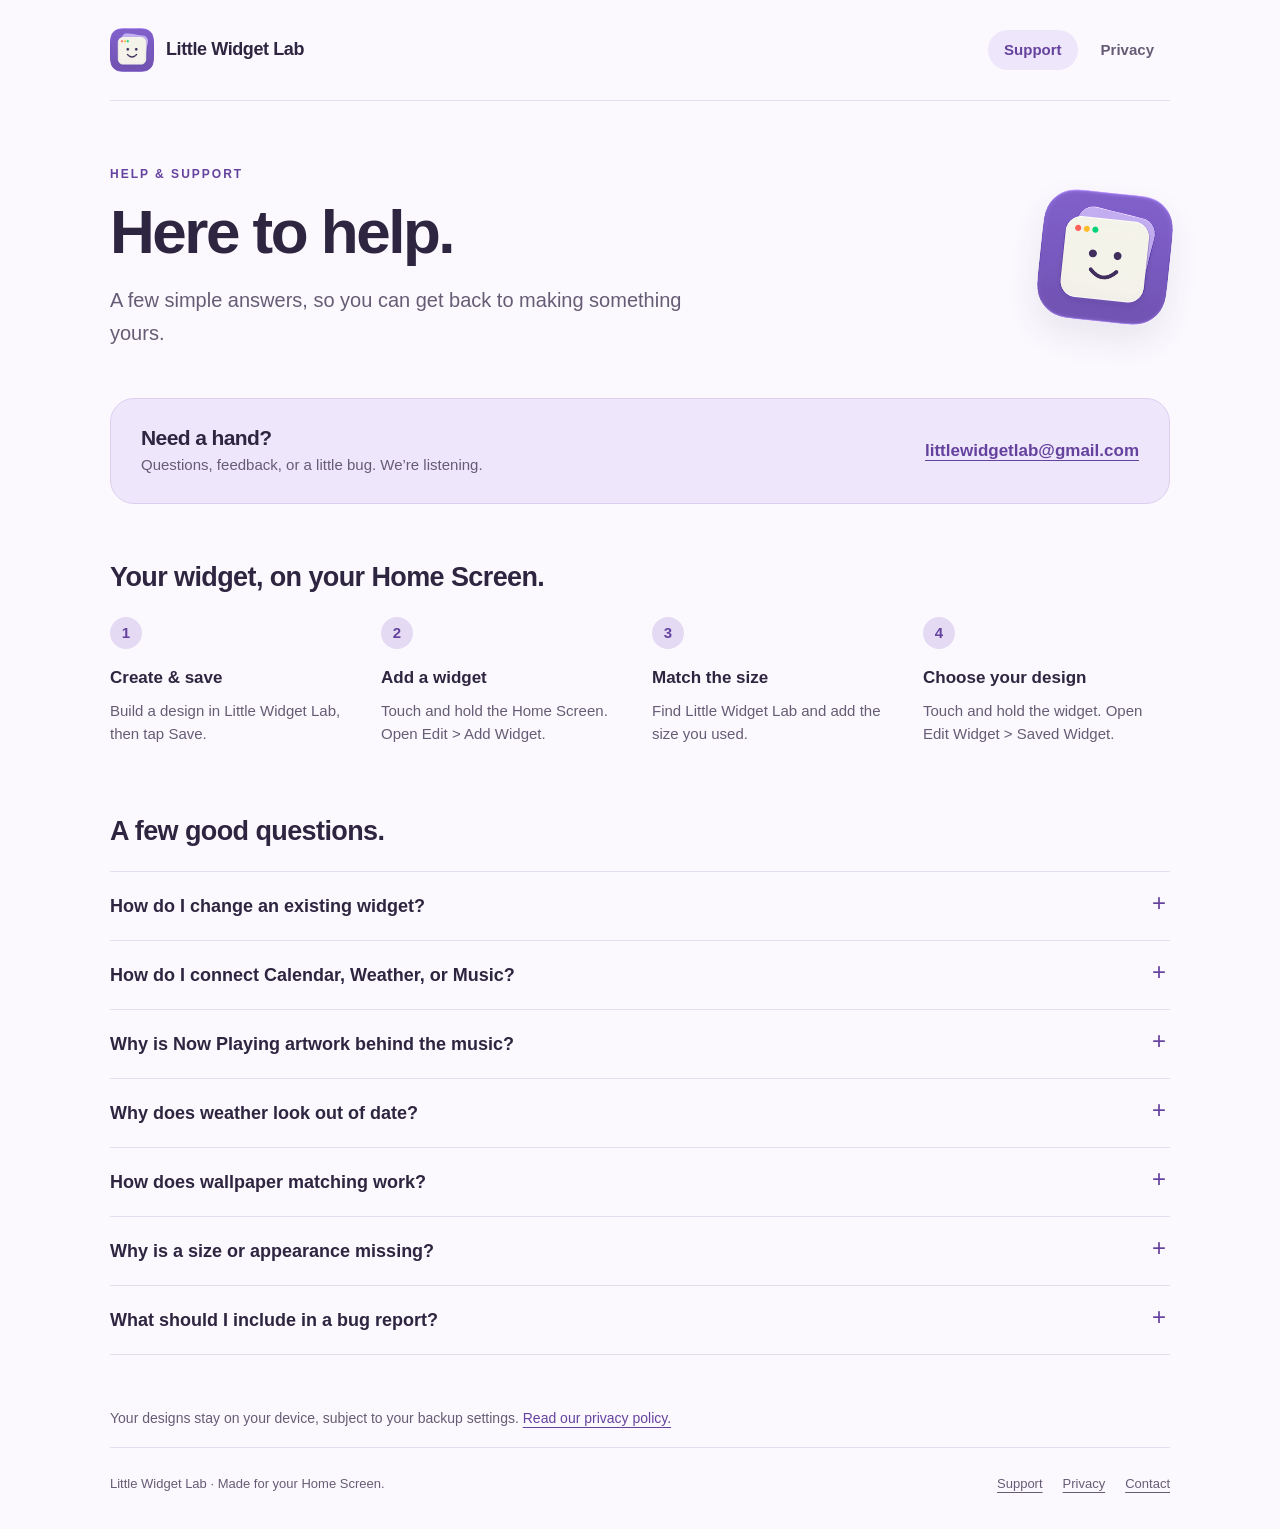
==== support.html @ f12bfef2 "Publish Little Widget Lab privacy policy and support" ====
<!doctype html>
<html lang="en"><head><meta charset="utf-8"><meta name="viewport" content="width=device-width,initial-scale=1"><meta name="description" content="Help with creating, adding, and updating Little Widget Lab widgets. Contact littlewidgetlab@gmail.com."><meta name="theme-color" content="#7254b5"><title>Support · Little Widget Lab</title><link rel="canonical" href="https://antonio-gor.github.io/little-widget-lab-privacy/support.html"><link rel="icon" href="assets/little-widget-lab.png"><link rel="stylesheet" href="assets/site.css"></head>
<body><a class="skip" href="#main">Skip to content</a><header><a class="brand" href="support.html"><img src="assets/little-widget-lab.png" alt="" width="44" height="44"><span>Little Widget Lab</span></a><nav aria-label="Main"><a href="support.html" aria-current="page">Support</a><a href="./">Privacy</a></nav></header><main id="main"><section class="hero"><div><p class="eyebrow">Help & support</p><h1>Here to help.</h1><p class="intro">A few simple answers, so you can get back to making something yours.</p></div><img class="hero-art" src="assets/little-widget-lab.png" alt="Little Widget Lab smiling widget" width="130" height="130"></section>
<section class="contact" aria-labelledby="contact-title"><div><h2 id="contact-title">Need a hand?</h2><p>Questions, feedback, or a little bug. We’re listening.</p></div><a href="mailto:littlewidgetlab@gmail.com">littlewidgetlab@gmail.com</a></section>
<section class="section" aria-labelledby="setup"><h2 id="setup">Your widget, on your Home Screen.</h2><ol class="steps"><li><strong>Create & save</strong><p>Build a design in Little Widget Lab, then tap Save.</p></li><li><strong>Add a widget</strong><p>Touch and hold the Home Screen. Open Edit > Add Widget.</p></li><li><strong>Match the size</strong><p>Find Little Widget Lab and add the size you used.</p></li><li><strong>Choose your design</strong><p>Touch and hold the widget. Open Edit Widget > Saved Widget.</p></li></ol></section>
<section class="section" aria-labelledby="questions"><h2 id="questions">A few good questions.</h2><details><summary>How do I change an existing widget?</summary><p>Tap the design in My Widgets, edit it, and save. Touch and hold a library design to rename, duplicate, or delete it. You can restore deleted designs in Settings &gt; Deleted Widgets until they are permanently deleted.</p></details><details><summary>How do I connect Calendar, Weather, or Music?</summary><p>Open the component in the editor. Choose your calendars, a city or Current Location, or a Music source. Optional access can be changed in iOS or iPadOS Settings. You can create widgets without connecting personal sources.</p></details><details><summary>Why is Now Playing artwork behind the music?</summary><p>Now Playing follows Apple Music, not every audio app. Open Little Widget Lab or tap Refresh Now Playing in its component editor. Player actions also request an update. iOS controls Home Screen refresh timing, so artwork may lag while the app is suspended.</p></details><details><summary>Why does weather look out of date?</summary><p>Check your connection and the selected location, then refresh Weather in the component editor. For Current Location, check Location Services access for Little Widget Lab, including widget access where offered. iOS schedules background refresh and may delay updates.</p></details><details><summary>How does wallpaper matching work?</summary><p>Choose Wallpaper as the widget background, then select a Home Screen screenshot and align its crop. Select a new screenshot if you change the wallpaper or widget position. It uses your selected image, not live transparency.</p></details><details><summary>Why is a size or appearance missing?</summary><p>Widget sizes and system appearances vary by device and OS. Little Widget Lab supports iOS 18 and iPadOS 18 or later. Newer appearances and larger sizes are available only on supported devices. Clear and Tinted are chosen in your Home Screen settings.</p></details><details><summary>What should I include in a bug report?</summary><p>Email your device, OS version, app version, and the steps that led to the issue. A screenshot or screen recording helps. Please remove private calendar events, precise locations, and account details. Beta testers can also send feedback through TestFlight.</p></details></section><p class="small-note">Your designs stay on your device, subject to your backup settings. <a href="./">Read our privacy policy.</a></p></main><footer><span>Little Widget Lab · Made for your Home Screen.</span><div class="footer-links"><a href="support.html">Support</a><a href="./">Privacy</a><a href="mailto:littlewidgetlab@gmail.com">Contact</a></div></footer></body></html>
---- assets/site.css ----
:root{color-scheme:light;--ink:#2e2540;--muted:#665c75;--iris:#65429e;--line:#e4ddec;--paper:#fbf9fe;--white:#fff;--lilac:#eee6fb}
*{box-sizing:border-box}html{scroll-behavior:smooth;scroll-padding-top:30px}body{margin:0;background:var(--paper);color:var(--ink);font-family:-apple-system,BlinkMacSystemFont,"Segoe UI",sans-serif;font-size:17px;line-height:1.65;-webkit-font-smoothing:antialiased}a{color:var(--iris);text-underline-offset:4px}a:hover{text-decoration-thickness:2px}a:focus-visible,summary:focus-visible{outline:3px solid #8362bd;outline-offset:5px;border-radius:5px}header,main,footer{width:min(1060px,calc(100% - 64px));margin-inline:auto}header{display:flex;justify-content:space-between;align-items:center;gap:20px;padding:28px 0;border-bottom:1px solid var(--line)}.brand{display:flex;align-items:center;gap:12px;color:var(--ink);font-size:18px;font-weight:650;letter-spacing:-.4px;text-decoration:none}.brand img{width:44px;height:44px;border-radius:12px}nav{display:flex;gap:7px}nav a{padding:8px 16px;border-radius:99px;text-decoration:none;color:var(--muted);font-size:15px;font-weight:550}nav a[aria-current=page]{background:var(--lilac);color:var(--iris)}.hero{display:grid;grid-template-columns:1fr auto;align-items:center;gap:40px;padding:64px 0 48px}.eyebrow{text-transform:uppercase;letter-spacing:2px;font-size:12px;font-weight:700;color:var(--iris);margin:0 0 13px}h1{font-size:clamp(38px,6vw,62px);line-height:1.1;letter-spacing:-2.5px;margin:0 0 18px;font-weight:700}.intro{color:var(--muted);font-size:20px;max-width:580px;margin:0}.hero-art{width:130px;height:130px;border-radius:32px;transform:rotate(6deg);box-shadow:0 16px 32px #40305e18}.contact{background:var(--lilac);border:1px solid #ddd0ef;border-radius:24px;display:flex;justify-content:space-between;align-items:center;gap:24px;padding:25px 30px;margin-bottom:56px}.contact h2{font-size:21px;margin:0 0 2px}.contact p{margin:0;color:var(--muted);font-size:15px}.contact a{font-weight:600;white-space:nowrap}.section{margin-bottom:52px}h2{font-size:27px;letter-spacing:-.6px;line-height:1.3;margin:0 0 22px}h3{font-size:20px;letter-spacing:-.3px;margin:30px 0 8px}p{margin:0 0 16px}.steps{display:grid;grid-template-columns:repeat(4,1fr);gap:24px;list-style:none;padding:0;margin:0;counter-reset:step}.steps li{counter-increment:step}.steps li:before{content:counter(step);display:grid;place-items:center;width:32px;height:32px;border-radius:50%;background:#e4daf3;color:var(--iris);font-size:15px;font-weight:700;margin-bottom:15px}.steps strong{display:block;font-size:17px;margin-bottom:7px}.steps p{font-size:15px;line-height:1.55;color:var(--muted)}details{border-top:1px solid var(--line)}details:last-child{border-bottom:1px solid var(--line)}summary{cursor:pointer;list-style:none;position:relative;padding:21px 36px 21px 0;font-size:18px;font-weight:580;line-height:1.45}summary::-webkit-details-marker{display:none}summary:after{content:'+';position:absolute;right:4px;font-size:24px;font-weight:400;color:var(--iris);top:14px}details[open] summary:after{content:'−'}details p,details ul{color:var(--muted);max-width:780px;margin:0 35px 20px 0;font-size:16px}.small-note{font-size:14px;color:var(--muted)}.policy-layout{display:grid;grid-template-columns:190px 1fr;gap:55px;padding-bottom:50px}.policy-nav{font-size:14px;align-self:start;position:sticky;top:26px}.policy-nav a{display:block;text-decoration:none;color:var(--muted);padding:6px 0}.policy-body h2{font-size:24px;margin-top:36px;margin-bottom:12px}.policy-body h2:first-child{margin-top:0}.policy-body p{color:#554b63;font-size:16px}.privacy-summary{background:var(--white);border:1px solid var(--line);border-radius:22px;padding:24px 28px;margin-bottom:40px}.privacy-summary p{margin:0;font-size:17px}.privacy-summary strong{color:var(--iris)}.policy-date{font-size:14px;color:var(--muted);margin-top:20px}footer{display:flex;justify-content:space-between;gap:24px;align-items:center;border-top:1px solid var(--line);padding:25px 0 35px;font-size:13px;color:var(--muted)}footer a{color:var(--muted)}.footer-links{display:flex;gap:20px}@media(max-width:700px){header,main,footer{width:calc(100% - 40px)}header{padding:20px 0}.brand{font-size:16px;gap:9px}.brand img{width:35px;height:35px;border-radius:10px}nav{gap:0}nav a{padding:8px 10px;font-size:14px}.hero{gap:20px;padding:42px 0 32px}.hero-art{width:80px;height:80px;border-radius:20px}h1{letter-spacing:-1.8px}.intro{font-size:18px}.contact{display:block;padding:23px;margin-bottom:40px}.contact a{display:inline-block;margin-top:12px;font-size:16px}.steps{grid-template-columns:repeat(2,1fr);gap:24px}.section{margin-bottom:40px}.policy-layout{display:block}.policy-nav{position:static;display:flex;gap:6px 18px;flex-wrap:wrap;border-bottom:1px solid var(--line);padding-bottom:20px;margin-bottom:30px}.privacy-summary{padding:22px}footer{align-items:start;flex-direction:column;gap:10px}.policy-date{margin-top:16px}}@media(max-width:380px){.brand span{max-width:100px;line-height:1.2}.hero-art{display:none}.hero{grid-template-columns:1fr}.contact a{font-size:14px}.steps{grid-template-columns:1fr}}@media(prefers-reduced-motion:reduce){html{scroll-behavior:auto}}

.skip{position:absolute;left:-9999px}.skip:focus{left:16px;top:12px;padding:10px;background:white;z-index:10}
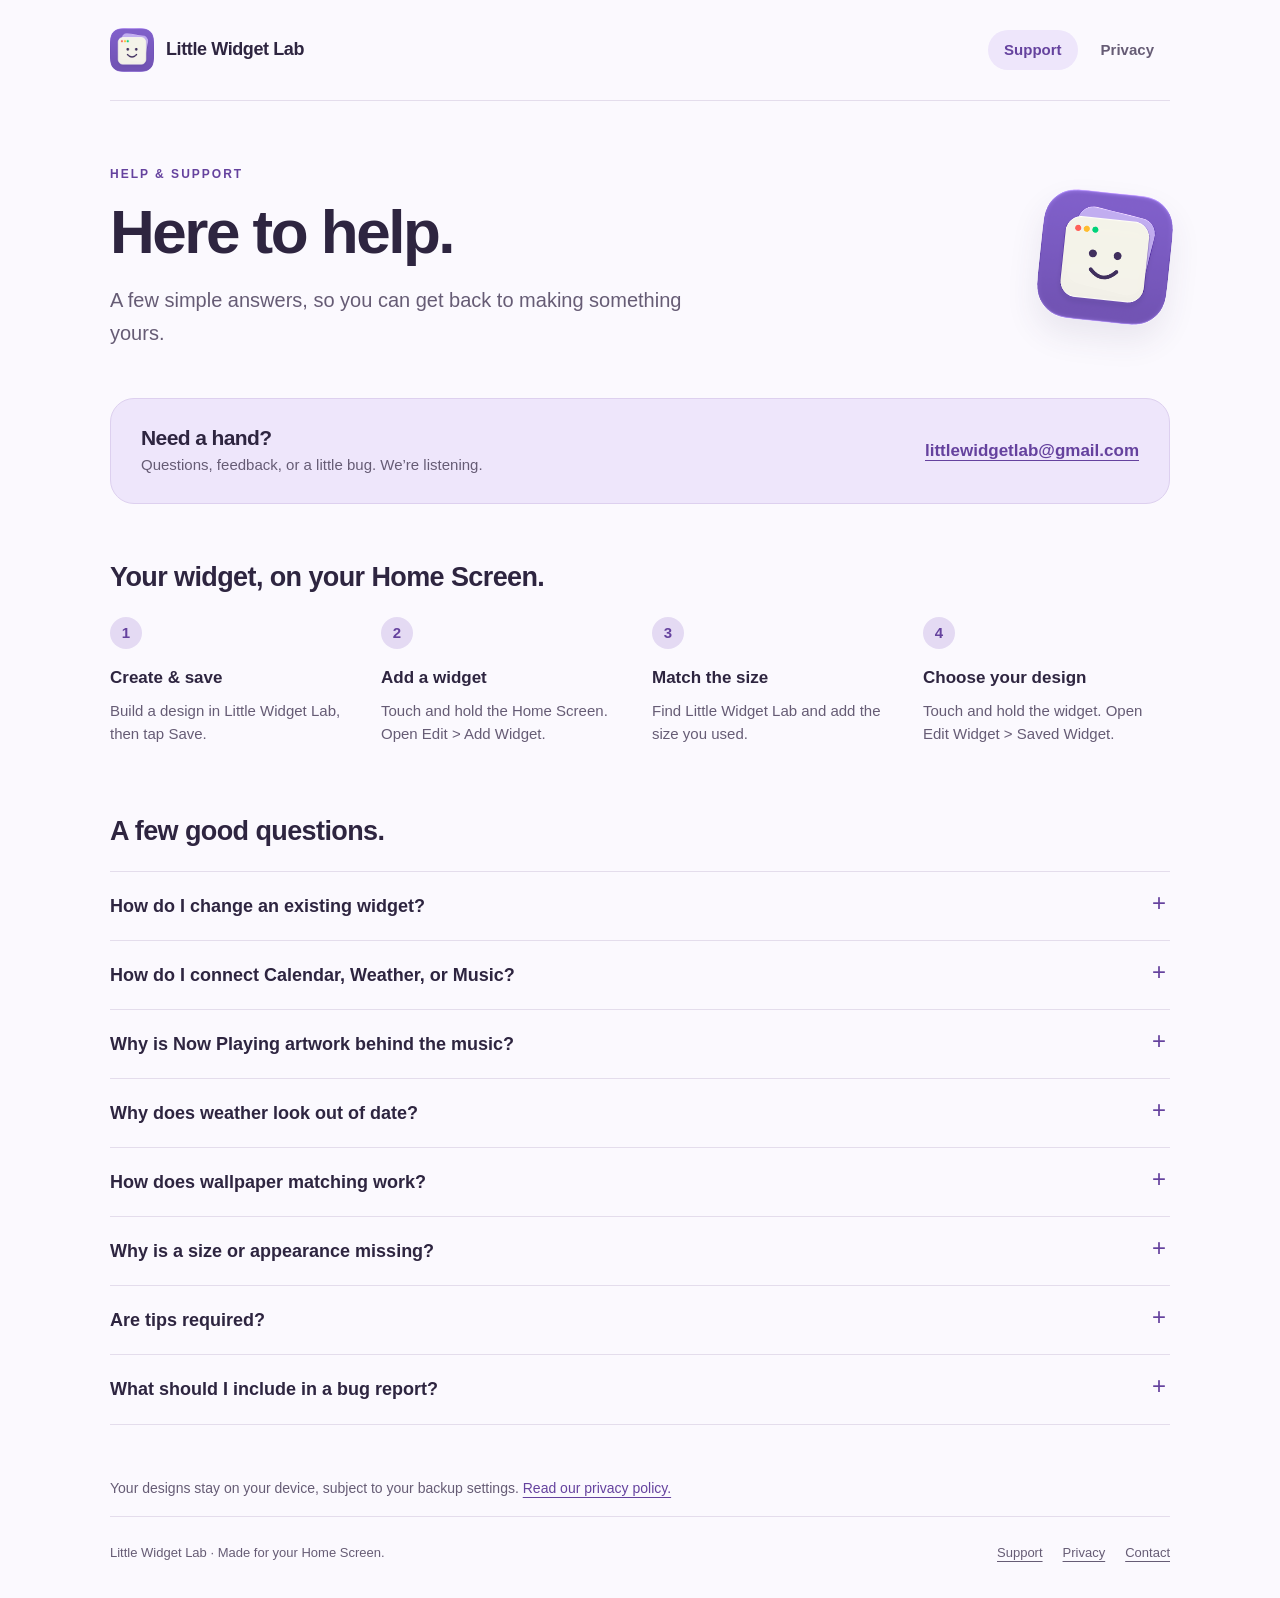
==== commit 553bede2: "Explain optional Apple-processed tips" ====
--- a/support.html
+++ b/support.html
@@ -3,4 +3,4 @@
 <body><a class="skip" href="#main">Skip to content</a><header><a class="brand" href="support.html"><img src="assets/little-widget-lab.png" alt="" width="44" height="44"><span>Little Widget Lab</span></a><nav aria-label="Main"><a href="support.html" aria-current="page">Support</a><a href="./">Privacy</a></nav></header><main id="main"><section class="hero"><div><p class="eyebrow">Help & support</p><h1>Here to help.</h1><p class="intro">A few simple answers, so you can get back to making something yours.</p></div><img class="hero-art" src="assets/little-widget-lab.png" alt="Little Widget Lab smiling widget" width="130" height="130"></section>
 <section class="contact" aria-labelledby="contact-title"><div><h2 id="contact-title">Need a hand?</h2><p>Questions, feedback, or a little bug. We’re listening.</p></div><a href="mailto:littlewidgetlab@gmail.com">littlewidgetlab@gmail.com</a></section>
 <section class="section" aria-labelledby="setup"><h2 id="setup">Your widget, on your Home Screen.</h2><ol class="steps"><li><strong>Create & save</strong><p>Build a design in Little Widget Lab, then tap Save.</p></li><li><strong>Add a widget</strong><p>Touch and hold the Home Screen. Open Edit > Add Widget.</p></li><li><strong>Match the size</strong><p>Find Little Widget Lab and add the size you used.</p></li><li><strong>Choose your design</strong><p>Touch and hold the widget. Open Edit Widget > Saved Widget.</p></li></ol></section>
-<section class="section" aria-labelledby="questions"><h2 id="questions">A few good questions.</h2><details><summary>How do I change an existing widget?</summary><p>Tap the design in My Widgets, edit it, and save. Touch and hold a library design to rename, duplicate, or delete it. You can restore deleted designs in Settings &gt; Deleted Widgets until they are permanently deleted.</p></details><details><summary>How do I connect Calendar, Weather, or Music?</summary><p>Open the component in the editor. Choose your calendars, a city or Current Location, or a Music source. Optional access can be changed in iOS or iPadOS Settings. You can create widgets without connecting personal sources.</p></details><details><summary>Why is Now Playing artwork behind the music?</summary><p>Now Playing follows Apple Music, not every audio app. Open Little Widget Lab or tap Refresh Now Playing in its component editor. Player actions also request an update. iOS controls Home Screen refresh timing, so artwork may lag while the app is suspended.</p></details><details><summary>Why does weather look out of date?</summary><p>Check your connection and the selected location, then refresh Weather in the component editor. For Current Location, check Location Services access for Little Widget Lab, including widget access where offered. iOS schedules background refresh and may delay updates.</p></details><details><summary>How does wallpaper matching work?</summary><p>Choose Wallpaper as the widget background, then select a Home Screen screenshot and align its crop. Select a new screenshot if you change the wallpaper or widget position. It uses your selected image, not live transparency.</p></details><details><summary>Why is a size or appearance missing?</summary><p>Widget sizes and system appearances vary by device and OS. Little Widget Lab supports iOS 18 and iPadOS 18 or later. Newer appearances and larger sizes are available only on supported devices. Clear and Tinted are chosen in your Home Screen settings.</p></details><details><summary>What should I include in a bug report?</summary><p>Email your device, OS version, app version, and the steps that led to the issue. A screenshot or screen recording helps. Please remove private calendar events, precise locations, and account details. Beta testers can also send feedback through TestFlight.</p></details></section><p class="small-note">Your designs stay on your device, subject to your backup settings. <a href="./">Read our privacy policy.</a></p></main><footer><span>Little Widget Lab · Made for your Home Screen.</span><div class="footer-links"><a href="support.html">Support</a><a href="./">Privacy</a><a href="mailto:littlewidgetlab@gmail.com">Contact</a></div></footer></body></html>+<section class="section" aria-labelledby="questions"><h2 id="questions">A few good questions.</h2><details><summary>How do I change an existing widget?</summary><p>Tap the design in My Widgets, edit it, and save. Touch and hold a library design to rename, duplicate, or delete it. You can restore deleted designs in Settings &gt; Deleted Widgets until they are permanently deleted.</p></details><details><summary>How do I connect Calendar, Weather, or Music?</summary><p>Open the component in the editor. Choose your calendars, a city or Current Location, or a Music source. Optional access can be changed in iOS or iPadOS Settings. You can create widgets without connecting personal sources.</p></details><details><summary>Why is Now Playing artwork behind the music?</summary><p>Now Playing follows Apple Music, not every audio app. Open Little Widget Lab or tap Refresh Now Playing in its component editor. Player actions also request an update. iOS controls Home Screen refresh timing, so artwork may lag while the app is suspended.</p></details><details><summary>Why does weather look out of date?</summary><p>Check your connection and the selected location, then refresh Weather in the component editor. For Current Location, check Location Services access for Little Widget Lab, including widget access where offered. iOS schedules background refresh and may delay updates.</p></details><details><summary>How does wallpaper matching work?</summary><p>Choose Wallpaper as the widget background, then select a Home Screen screenshot and align its crop. Select a new screenshot if you change the wallpaper or widget position. It uses your selected image, not live transparency.</p></details><details><summary>Why is a size or appearance missing?</summary><p>Widget sizes and system appearances vary by device and OS. Little Widget Lab supports iOS 18 and iPadOS 18 or later. Newer appearances and larger sizes are available only on supported devices. Clear and Tinted are chosen in your Home Screen settings.</p></details><details><summary>Are tips required?</summary><p>No. Every feature is free. Optional tips in Settings &gt; Leave a Tip support the app and are processed by Apple. They do not unlock features or provide game benefits.</p></details><details><summary>What should I include in a bug report?</summary><p>Email your device, OS version, app version, and the steps that led to the issue. A screenshot or screen recording helps. Please remove private calendar events, precise locations, and account details. Beta testers can also send feedback through TestFlight.</p></details></section><p class="small-note">Your designs stay on your device, subject to your backup settings. <a href="./">Read our privacy policy.</a></p></main><footer><span>Little Widget Lab · Made for your Home Screen.</span><div class="footer-links"><a href="support.html">Support</a><a href="./">Privacy</a><a href="mailto:littlewidgetlab@gmail.com">Contact</a></div></footer></body></html>
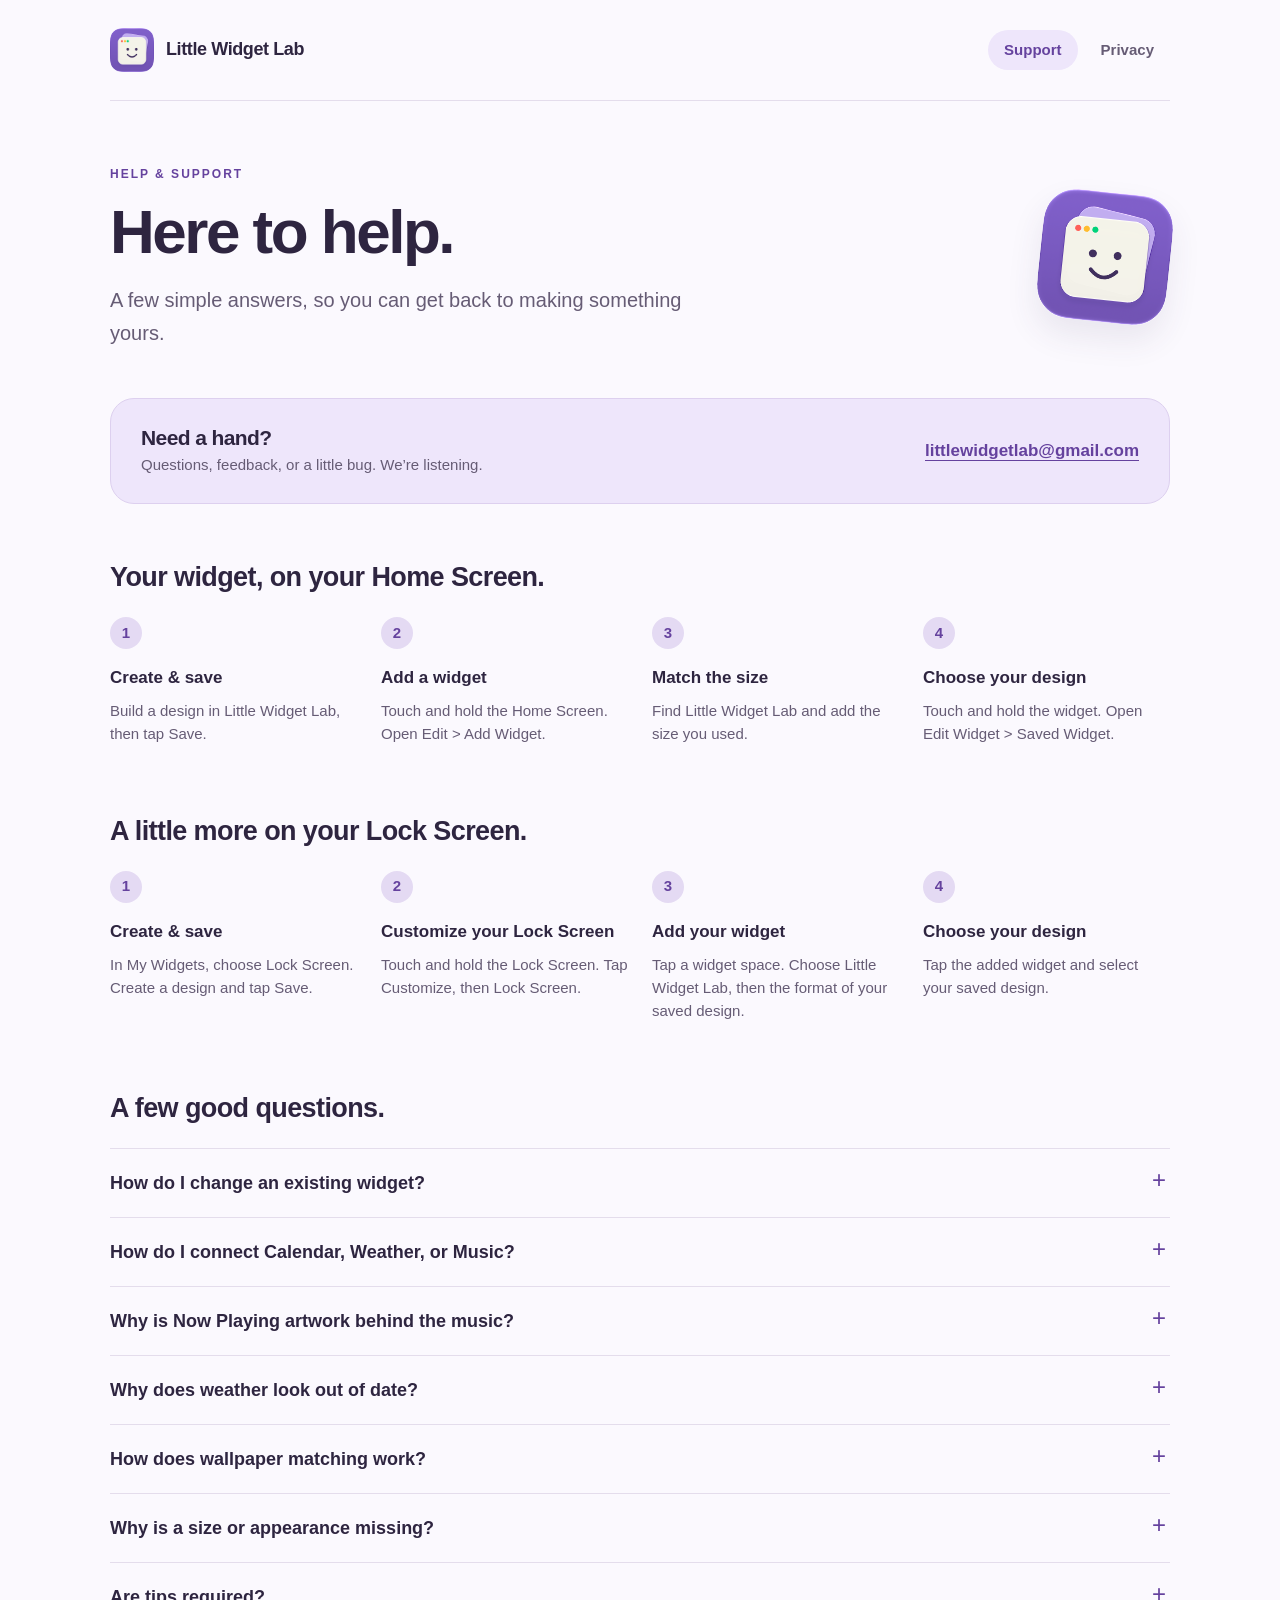
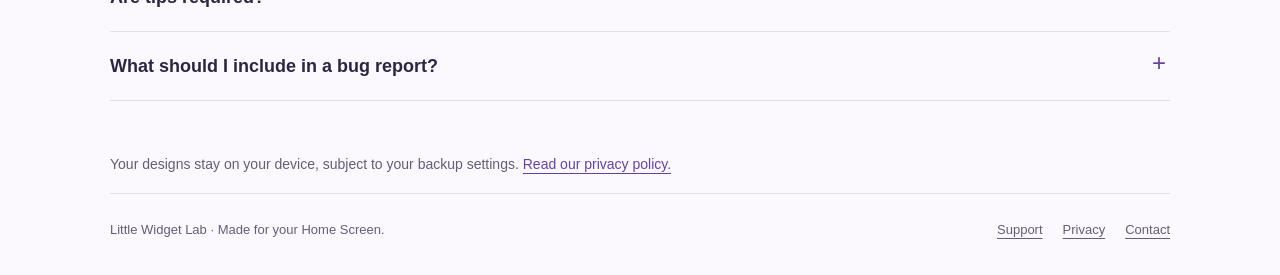
==== commit 935cfcb6: "Add Lock Screen widget setup instructions" ====
--- a/support.html
+++ b/support.html
@@ -3,4 +3,5 @@
 <body><a class="skip" href="#main">Skip to content</a><header><a class="brand" href="support.html"><img src="assets/little-widget-lab.png" alt="" width="44" height="44"><span>Little Widget Lab</span></a><nav aria-label="Main"><a href="support.html" aria-current="page">Support</a><a href="./">Privacy</a></nav></header><main id="main"><section class="hero"><div><p class="eyebrow">Help & support</p><h1>Here to help.</h1><p class="intro">A few simple answers, so you can get back to making something yours.</p></div><img class="hero-art" src="assets/little-widget-lab.png" alt="Little Widget Lab smiling widget" width="130" height="130"></section>
 <section class="contact" aria-labelledby="contact-title"><div><h2 id="contact-title">Need a hand?</h2><p>Questions, feedback, or a little bug. We’re listening.</p></div><a href="mailto:littlewidgetlab@gmail.com">littlewidgetlab@gmail.com</a></section>
 <section class="section" aria-labelledby="setup"><h2 id="setup">Your widget, on your Home Screen.</h2><ol class="steps"><li><strong>Create & save</strong><p>Build a design in Little Widget Lab, then tap Save.</p></li><li><strong>Add a widget</strong><p>Touch and hold the Home Screen. Open Edit > Add Widget.</p></li><li><strong>Match the size</strong><p>Find Little Widget Lab and add the size you used.</p></li><li><strong>Choose your design</strong><p>Touch and hold the widget. Open Edit Widget > Saved Widget.</p></li></ol></section>
+<section class="section" aria-labelledby="lock-screen-setup"><h2 id="lock-screen-setup">A little more on your Lock Screen.</h2><ol class="steps"><li><strong>Create &amp; save</strong><p>In My Widgets, choose Lock Screen. Create a design and tap Save.</p></li><li><strong>Customize your Lock Screen</strong><p>Touch and hold the Lock Screen. Tap Customize, then Lock Screen.</p></li><li><strong>Add your widget</strong><p>Tap a widget space. Choose Little Widget Lab, then the format of your saved design.</p></li><li><strong>Choose your design</strong><p>Tap the added widget and select your saved design.</p></li></ol></section>
 <section class="section" aria-labelledby="questions"><h2 id="questions">A few good questions.</h2><details><summary>How do I change an existing widget?</summary><p>Tap the design in My Widgets, edit it, and save. Touch and hold a library design to rename, duplicate, or delete it. You can restore deleted designs in Settings &gt; Deleted Widgets until they are permanently deleted.</p></details><details><summary>How do I connect Calendar, Weather, or Music?</summary><p>Open the component in the editor. Choose your calendars, a city or Current Location, or a Music source. Optional access can be changed in iOS or iPadOS Settings. You can create widgets without connecting personal sources.</p></details><details><summary>Why is Now Playing artwork behind the music?</summary><p>Now Playing follows Apple Music, not every audio app. Open Little Widget Lab or tap Refresh Now Playing in its component editor. Player actions also request an update. iOS controls Home Screen refresh timing, so artwork may lag while the app is suspended.</p></details><details><summary>Why does weather look out of date?</summary><p>Check your connection and the selected location, then refresh Weather in the component editor. For Current Location, check Location Services access for Little Widget Lab, including widget access where offered. iOS schedules background refresh and may delay updates.</p></details><details><summary>How does wallpaper matching work?</summary><p>Choose Wallpaper as the widget background, then select a Home Screen screenshot and align its crop. Select a new screenshot if you change the wallpaper or widget position. It uses your selected image, not live transparency.</p></details><details><summary>Why is a size or appearance missing?</summary><p>Widget sizes and system appearances vary by device and OS. Little Widget Lab supports iOS 18 and iPadOS 18 or later. Newer appearances and larger sizes are available only on supported devices. Clear and Tinted are chosen in your Home Screen settings.</p></details><details><summary>Are tips required?</summary><p>No. Every feature is free. Optional tips in Settings &gt; Leave a Tip support the app and are processed by Apple. They do not unlock features or provide game benefits.</p></details><details><summary>What should I include in a bug report?</summary><p>Email your device, OS version, app version, and the steps that led to the issue. A screenshot or screen recording helps. Please remove private calendar events, precise locations, and account details. Beta testers can also send feedback through TestFlight.</p></details></section><p class="small-note">Your designs stay on your device, subject to your backup settings. <a href="./">Read our privacy policy.</a></p></main><footer><span>Little Widget Lab · Made for your Home Screen.</span><div class="footer-links"><a href="support.html">Support</a><a href="./">Privacy</a><a href="mailto:littlewidgetlab@gmail.com">Contact</a></div></footer></body></html>
